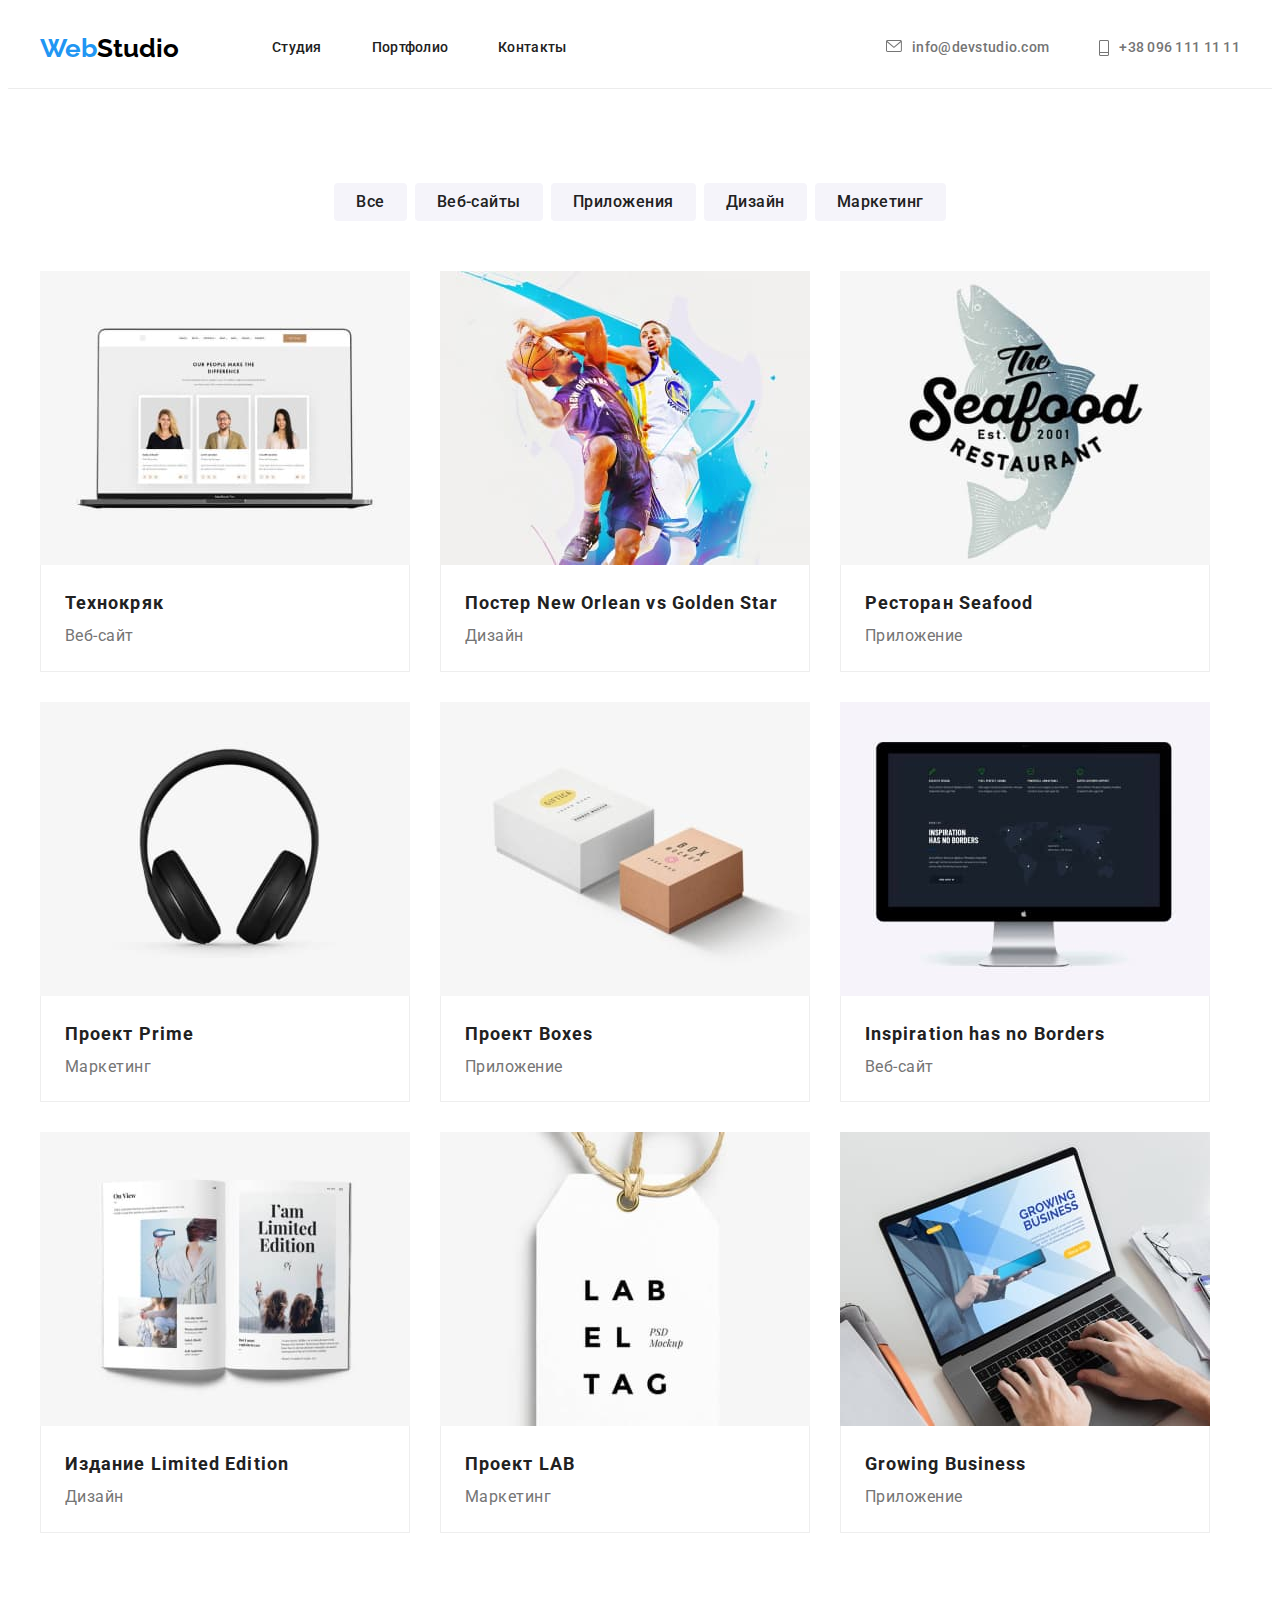
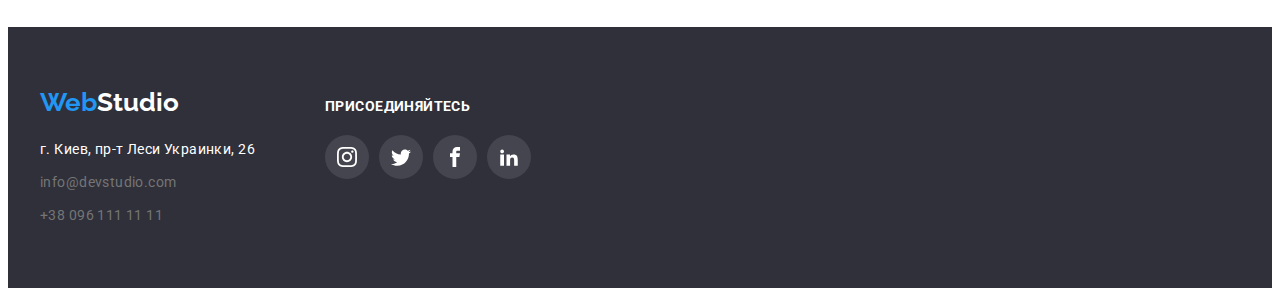
==== portfolio.html @ a933f5f8 "Copy work 4 in work 5" ====
<!DOCTYPE html>
<html lang="ru">
<head>
    <meta charset="UTF-8">
    <meta http-equiv="X-UA-Compatible" content="IE=edge">
    <meta name="viewport" content="width=device-width, initial-scale=1.0">
    <title>Портфолио</title>
    <link rel="preconnect" href="https://fonts.googleapis.com">
<link rel="preconnect" href="https://fonts.gstatic.com" crossorigin>
<link href="https://fonts.googleapis.com/css2?family=Raleway:wght@700&family=Roboto:wght@400;500;700;900&display=swap" rel="stylesheet">
<link rel="stylesheet" href="https://cdnjs.cloudflare.com/ajax/libs/modern-normalize/1.1.0/modern-normalize.min.css" integrity="sha512-wpPYUAdjBVSE4KJnH1VR1HeZfpl1ub8YT/NKx4PuQ5NmX2tKuGu6U/JRp5y+Y8XG2tV+wKQpNHVUX03MfMFn9Q==" crossorigin="anonymous" referrerpolicy="no-referrer" />
<link rel="stylesheet" href="./css/styles.css">
</head>
    <body>
        <header>
            <div class="header-section">
                <div class="conteiner header-conteiner">
                    <nav class="header-nav">
                        <a class="logo-firstpart" href="./index.html">Web<span class="logo-secondpart">Studio</span></a>
                        <ul class="header-nav-list">
                            <li class="header-nav-item"><a class="nav-link" href="./index.html">Студия</a></li>
                            <li class="header-nav-item"><a class="nav-link" href="./portfolio.html">Портфолио</a></li>
                            <li class="header-nav-item"><a class="nav-link" href="" target="_blank" rel="noopener noferrer">Контакты</a></li>
                        </ul>
                    </nav>
                        <ul class="contacts">
                            <li class="contacts-item"><a class="contacts-link" href="mailto:info@devstudio.com"><info@devstudio.com><svg class="mail-icon" width="16" height="12"><use href="./images/icons.svg#icon-mail-icon"></use></svg>info@devstudio.com</a></li>
                            <li class="contacts-item"><a class="contacts-link" href="tel:+38 0961111111"><svg class="tell-icon" width="10" height="16"><use href="./images/icons.svg#icon-tel-icon"></use></svg>+38 096 111 11 11</a></li>
                    </ul>
                </div>     
            </div>
        </header>
        <main>
            <section class="section">
                <div class="conteiner">
                    <h1 class="visually-hidden">Наши проекты</h1>
                    <ul class="portfolio-nav">
                        <li class="portfolio-nav-item"><button type="button" class="portfolio-buttons">Все</button></li>
                        <li class="portfolio-nav-item"><button type="button" class="portfolio-buttons">Веб-сайты</button></li>
                        <li class="portfolio-nav-item"><button type="button" class="portfolio-buttons">Приложения</button></li>
                        <li class="portfolio-nav-item"><button type="button" class="portfolio-buttons">Дизайн</button></li>
                        <li class="portfolio-nav-item"><button type="button" class="portfolio-buttons">Маркетинг</button></li>
                    </ul>
                    <ul class="portfolio-box">
                        <li class="portfolio-list">
                            <a class="portfolio-list-item" href=""><img src="./images/pf-notebook.jpg" alt="Главная веб-сайта технокряк фото" width="370" height="294">
                                <div class="portfolio-list-card">
                                    <h2 class="portfolio-list-title">Технокряк</h2>
                                    <p class="portfolio-list-type">Веб-сайт</p>
                                </div> 
                            </a>  
                        </li>
                        <li class="portfolio-list">
                            <a class="portfolio-list-item" href=""><img src="./images/pf-pl-basketboll.jpg" alt="Постер игры двух баскетбольных команд" width="370" height="294">
                                <div class="portfolio-list-card">
                                    <h2 class="portfolio-list-title">Постер New Orlean vs Golden Star</h2>
                                    <p class="portfolio-list-type">Дизайн</p>
                                </div>
                            </a>
                        </li> 
                        <li class="portfolio-list">
                            <a class="portfolio-list-item" href=""><img src="./images/pf-logorestoran.jpg" alt="Логотип рыбного ресторана" width="370" height="294">
                                <div class="portfolio-list-card">
                                    <h2 class="portfolio-list-title">Ресторан Seafood</h2>
                                    <p class="portfolio-list-type">Приложение</p>
                                </div>
                            </a>
                        </li>   
                        <li class="portfolio-list"> 
                            <a class="portfolio-list-item" href=""><img src="./images/pf-headphones.jpg" alt="Науники фото" width="370" height="294">
                                <div class="portfolio-list-card">
                                    <h2 class="portfolio-list-title">Проект Prime</h2>
                                    <p class="portfolio-list-type">Маркетинг</p>
                                </div>
                            </a>
                        </li> 
                        <li class="portfolio-list">
                            <a class="portfolio-list-item" href=""><img src="./images/pf-box.jpg" alt="Коробочки фото" width="370" height="294">
                                <div class="portfolio-list-card">
                                    <h2 class="portfolio-list-title">Проект Boxes</h2>
                                    <p class="portfolio-list-type">Приложение</p>
                                </div>
                            </a>
                        </li> 
                        <li class="portfolio-list"> 
                            <a class="portfolio-list-item" href=""><img src="./images/pf-monitor.jpg" alt="Монитор с открытым веб-сайтом" width="370" height="294">
                                <div class="portfolio-list-card">
                                    <h2 class="portfolio-list-title">Inspiration has no Borders</h2>
                                    <p class="portfolio-list-type">Веб-сайт</p>
                                </div>
                            </a>
                        </li>
                        <li class="portfolio-list">   
                            <a class="portfolio-list-item" href=""><img src="./images/pf-jornal.jpg" alt="Постер журнала" width="370" height="294"> 
                                <div class="portfolio-list-card">
                                    <h2 class="portfolio-list-title">Издание Limited Edition</h2>
                                    <p class="portfolio-list-type">Дизайн</p>
                                </div>
                            </a>
                        </li>  
                        <li class="portfolio-list">
                            <a class="portfolio-list-item" href=""><img src="./images/pf-magazine.jpg" alt="Шильдик магазина" width="370" height="294">
                                <div class="portfolio-list-card">
                                    <h2 class="portfolio-list-title">Проект LAB</h2>
                                    <p class="portfolio-list-type">Маркетинг</p>
                                </div>
                            </a>
                        </li> 
                        <li class="portfolio-list">   
                            <a class="portfolio-list-item" href=""><img src="./images/pf-notebokhands.jpg" alt="Открытый ноутбук с сайтом фото" width="370" height="294">
                                <div class="portfolio-list-card">
                                    <h2 class="portfolio-list-title">Growing Business</h2>
                                    <p class="portfolio-list-type">Приложение</p>
                                </div>
                            </a> 
                        </li> 
                    </ul>   
                </div>
            </section>
        </main>
        <footer class="section-footer">
            <div class="conteiner conteiner-footer">
                <div class="footer-logo-part">
                    <a class="logo-firstpartfooter footer-link" href="./index.html">Web<span class="logo-secondpartfooter">Studio</span></a>
                    <address class="address-section">
                        <ul class="footer-address-list">
                            <li class="footer-address"><p>г. Киев, пр-т Леси Украинки, 26</p></li>
                            <li class="footer-contacts"><a class="footer-link" href="mailto:info@devstudio.com">info@devstudio.com</a></li>
                            <li class="footer-contacts"><a class="footer-link" href="tel:+380961111111">+38 096 111 11 11</a></li>
                        </ul>
                    </address>
                </div>
                <div class="footer-join-part">
                    <p class="join-title">ПРИСОЕДИНЯЙТЕСЬ</p>
                    <ul class="join-list">
                        <li class="join-item">
                            <a href="" class="footer-social-link">
                                <svg class="footer-social-icon" width="20" height="20">
                                    <use href="./images/icons.svg#icon-instagram"></use>
                                </svg>
                            </a>
                        </li>
                        <li class="join-item">
                            <a href="" class="footer-social-link">
                                <svg class="footer-social-icon" width="20" height="20">
                                    <use href="./images/icons.svg#icon-twitter"></use>
                                </svg>
                            </a>
                        </li>
                        <li class="join-item">
                            <a href="" class="footer-social-link">
                                <svg class="footer-social-icon" width="20" height="20">
                                    <use href="./images/icons.svg#icon-facebook"></use>
                                </svg>
                            </a>
                        </li>
                        <li class="join-item">
                            <a href="" class="footer-social-link">
                                <svg class="footer-social-icon" width="20" height="20">
                                    <use href="./images/icons.svg#icon-linkedin"></use>
                                </svg>
                            </a>
                        </li>
                    </ul>
                </div>
            </div>
        </footer>
        </body>
    </html>
---- css/styles.css ----
:root {
    --hero-title-color: #ffffff;
    --second-title-color: #212121;
    --third-title-color: #212121;
    --main-text-color: #757575;
    --btn-text-color: #ffffff;
    --header-text-color: #212121;
    --accent-color: #2196F3;
    --header-link-color:#757575;
}

p, h1,h2,h3,h4,h5,h6 {
    margin: 0;
}

ul {
    list-style: none;
    padding: 0;
    margin: 0;
}
.visually-hidden {
    position: absolute;
    clip: rect(0 0 0 0);
    width: 1px;
    height: 1px;
    margin: -1px;
    border: 0;
    padding: 0;
    overflow: hidden;
  }

img {
    display: block;
    max-width: 100%;
    height: auto;
}
.conteiner{ 
    width: 1200px;
    padding-left: 15px;
    padding-right: 15px;
    margin: 0 auto;
}
.section {
    padding-top: 94px;
    padding-bottom: 94px;
}

button {
    cursor: pointer;
}

body {
    font-family:"Roboto", sans-serif;
    color: var(--main-text-color)
}

address {
    font-style: normal
}

a {
    text-decoration: none;
}
/*----------------HEADER-------------*/

.header-section {
    border-bottom: 1px solid;
    color: #ECECEC;
}

.header-conteiner {
    display: flex;
    align-items: center;
}
.header-nav-list {
    display: flex;
    margin-left: 93px;
}
.header-nav {
    display: flex;
    align-items: center;
}

.contacts {
    display: flex;
    margin-left: auto;
}

.header-nav-item:not(:last-child){
    margin-right: 50px;
}
.contacts-item+.contacts-item {
    margin-left: 50px;
}

.logo-firstpart {
    font-family: Raleway;
    font-weight: 700;
    font-size: 26px;
    line-height: 1.19;
    color: var(--accent-color);
}
.logo-secondpart {
    color: #000000;
}
.nav-link {
    display: inline-block;
    padding-top: 32px;
    padding-bottom: 32px;

    color:var(--header-text-color);
    font-weight: 500;
    font-size: 14px;
    line-height: 1.14;
    letter-spacing: 0.02em;
}

.mail-icon {
    display:inline-block;
    margin-right: 10px;
    fill:currentColor;
}
.tell-icon {
    display: inline-block;
    margin-right: 10px;
    fill: currentColor;
}
.mail-icon:hover {
    fill: var(--accent-color);
}
.tell-icon:hover {
    fill: var(--accent-color);
}
.contacts-link {
    display: flex;
    padding-top: 32px;
    padding-bottom: 32px;
    align-items: center;

    color: var(--header-link-color);
    font-weight: 500;
    font-size: 14px;
    line-height: 1.14;
    letter-spacing: 0.02em;
}
.contacts-link:hover,
.contacts-link:focus {
    color: var(--accent-color);
}
.nav-link:hover,
.nav-link:focus {
    color: var(--accent-color);
}

/*----------------HERO-------------*/
.hero {
    padding-top: 200px;
    padding-bottom: 200px;

    background-color:#2F303A;
    text-align: center;
}
.overlay {
    max-width: 1600px;
    height: 600px;
    margin-left: auto;
    margin-right: auto;
    background-image: linear-gradient(
       rgba(47, 48, 58, 0.4),
       rgba(47, 48, 58, 0.4)),
    url(../images/hero.jpg);
    background-repeat: no-repeat;
    background-size: cover;
    background-position: center;
}
.hero-title {
    font-weight: 900;
    font-size: 44px;
    line-height: 1.36;
    letter-spacing: 0.06em;
    color: var(--hero-title-color);

}
.hero-button {
    display: inline-block;
    margin-top: 30px;
    padding-top: 10px;
    padding-right: 32px;
    padding-bottom: 10px;
    padding-left: 32px;

    font-family: inherit;
    background-color:var(--accent-color);
    font-weight: 700;
    font-size: 16px;
    line-height: 1.87;
    letter-spacing: 0.06em;
    color:var(--btn-text-color);
    border-radius: 4px;
    border:none ;
}
 /*-----------priorities---------*/ 

.priorities-title {
    font-weight: 700;
    font-size: 14px;
    line-height: 1.14;
    letter-spacing: 0.03em;
    color: var(--third-title-color);
}
.icon-conteiner {
    display: flex;
    width: 270px;
    height: 120px;
    margin-bottom: 30px;

    background: #F5F4FA;
    border-radius: 4px;
    align-items: center;
    justify-content: center;
}

 .priorities-title:not(:last-child){
    margin-right: 30px;
 }
 .priorities-text:not(:last-child){
    margin-right: 30px;
 }
 .priorities-list {
    display: flex;
 }

.priorities-text {
    margin-top: 10px;

    font-weight: 400;
    font-size: 14px;
    line-height: 1.71;
    letter-spacing: 0.03em;
    color: var(--main-text-color);
}
/*-------------specification------------*/

.section.specification {
    padding-top: 0px;
}
.specification-title {
    font-weight: 700;
    font-size: 36px;
    line-height: 1.16;
    letter-spacing: 0.03em;
    color: var(--second-title-color);
}

.specification-item:not(:last-child){
    margin-right: 30px;
}
.specification-list { 
    display: flex;
    margin-top: 50px;
}


.specification-title {
    text-align: center;
}
/*-------------TEAM------------*/

.team {
    background-color:#F5F4FA ;
}
.team-title {
    font-weight: 700;
    font-size: 36px;
    line-height: 1.16;
    letter-spacing: 0.03em;
    color: var(--second-title-color);
}
.team-list-name {
    font-weight: 500;
    font-size: 16px;
    line-height: 1.18;
    letter-spacing: 0.03em;
    color: var(--third-title-color);
}

.team-list {
    display: flex;
    margin-top: 50px;
}
.team-item:not(:last-child){
    margin-right: 30px;
}
.team-list-card {
    padding-top: 30px;
    padding-bottom: 30px;
    text-align: center;
    background-color: #FFFFFF;
}
.team-sociallink-list {
    display: flex;
    justify-content: center;
}

.team-sociallink-item + .team-sociallink-item {
    margin-left: 10px;
}
.team-social-link {
    width: 100%;
    height: 100%;
    display: flex;
    align-items: center;
    justify-content: center;
    width: 44px;
    height: 44px;
    border-radius: 50%;
    fill: var(--main-text-color)
}

.team-social-link:hover,
.team-social-link:focus {
    background-color: var(--accent-color);
    fill: white;
}


.team-sociall-icon 

.team-item {
    background: #FFFFFF;
    box-shadow: 0px 1px 3px rgba(0, 0, 0, 0.12), 0px 1px 1px rgba(0, 0, 0, 0.14), 0px 2px 1px rgba(0, 0, 0, 0.2);
    border-radius: 0px 0px 4px 4px;

}
.team-title {
    text-align: center;
}

.team-list-profession{
    margin-top: 10px;
    margin-bottom: 16px;

    font-size: 16px;
    line-height: 1.18;
    letter-spacing: 0.03em;
    color: var(--main-text-color);
}
/*-----------CLIENTS-----------*/

.clients-title {
    font-weight: 700;
    font-size: 36px;
    line-height: 1.16;
    letter-spacing: 0.03em;
    text-align: center;

    color: var(--second-title-color)
}
.clients-list {
    margin-top: 50px;
    display: flex;
    justify-content: center;
    
}
.clients-item {
    width: 170px;
    height: 92px;
    
    
  
}
.clients-item +.clients-item {
    margin-left: 30px;
}
.clients-link:hover,
.clients-link:focus {
    color: var(--accent-color);
    border-color: var(--accent-color);
}
.clients-link {
    width: 100%;
    height: 100%;
    display: flex;
    justify-content: center;
    align-items: center;
    border: 1px solid #AFB1B8;
    border-radius: 4px;
    
    color: #AFB1B8;
    
}
.clients-icon {
    fill:currentColor;
}

/*-------------footer------------*/
.section-footer {
    padding-top: 60px;
    padding-bottom: 60px;

    background-color: #2F303A;
}


.conteiner-footer {
    display: flex;
    align-items: baseline;
}
.join-list {
    display: flex;
    margin-top: 20px;
}
.footer-join-part {
    margin-left: 70px;
}
.join-item {
    width: 44px;
    height: 44px;
   
}
.join-item +.join-item {
    margin-left: 10px;
}
.footer-social-link {
    width: 100%;
    height: 100%;
    display: flex;
    align-items: center;
    justify-content: center;
    border-radius: 50%;
    background: rgba(255, 255, 255, 0.1);
}
.footer-social-icon {
    fill: #FFFFFF;
}
.footer-social-link:hover,
.footer-social-link:focus {
    background-color: var(--accent-color);
}

.join-title {
    font-weight: 700;
    font-size: 14px;
    line-height: 1.14;
    letter-spacing: 0.03em;
    color: #FFFFFF;
}

.footer-link {
    color: var(--main-text-color);
}


.address-section {
    margin-top:20px ;
}

.logo-firstpartfooter {
    font-family: Raleway;
    font-weight: 700;
    font-size: 26px;
    line-height: 1.19;
    color: var(--accent-color);

}
.logo-secondpartfooter {
    color: #FFFFFF;
}

.footer-contacts {
    margin-top: 9px;
    font-size: 14px;
    line-height: 1.7;
    letter-spacing: 0.03em;
}
.footer-address {
    font-size: 14px;
    line-height: 1.7;
    letter-spacing: 0.03em;
    color: #FFFFFF;

}

/*-------------PORTFOLIO ------------*/

.portfolio-nav-item:not(:last-child){
    margin-right: 8px;
}

.portfolio-nav {
    display: flex;
    justify-content: center;
}

.portfolio-buttons {
    padding: 6px 22px;

    font-family: inherit; 
    background-color: #F5F4FA;
    font-weight: 500;
    font-size: 16px;
    line-height: 1.6;
    letter-spacing: 0.03em;
    color :#212121;
    border: none;
    border-radius: 4px;
}
/*------------PORTFOLIO BOX---------*/


.portfolio-list:nth-child(3n) {
    margin-right: 0;
}
.portfolio-list:nth-last-child(-n+3) {
    margin-bottom: 0;
}

.portfolio-box {
    display: flex;
    flex-wrap: wrap;
    margin-top: 50px;
}
.portfolio-list-title {
    font-weight: 700;
    font-size: 18px;
    line-height: 2;
    letter-spacing: 0.06em;
    color: var(--third-title-color);

}

.portfolio-list {
    margin-right: 30px;
    margin-bottom: 30px;
}

.portfolio-buttons:hover {
    color: #FFFFFF;
    background-color: var(--accent-color);
    box-shadow: 0px 3px 1px rgba(0, 0, 0, 0.1), 0px 1px 2px rgba(0, 0, 0, 0.08), 0px 2px 2px rgba(0, 0, 0, 0.12);
    border-radius: 4px;
}
.portfolio-buttons:focus {
    color: #FFFFFF;
    background-color: var(--accent-color);
    box-shadow: 0px 3px 1px rgba(0, 0, 0, 0.1), 0px 1px 2px rgba(0, 0, 0, 0.08), 0px 2px 2px rgba(0, 0, 0, 0.12);
    border-radius: 4px;
    
}

.portfolio-list-type {
    font-size: 16px;
    line-height: 1.87;
    letter-spacing: 0.03em;
    color:var(--main-text-color);
}
.portfolio-list-card {
    padding-top: 20px;
    padding-right: 24px;
    padding-left: 24px;
    padding-bottom: 20px;

    border-right: 1px solid #EEEEEE;
    border-bottom: 1px solid #EEEEEE;
    border-left: 1px solid #EEEEEE; 

    background-color:#FFFFFF; 
}

.portfolio-list-item {
    display: block;
    color: getcolor('text-primary');  
  }
.portfolio-list-item:hover,
.portfolio-list-item:focus {
    box-shadow: 0px 1px 1px rgba(0, 0, 0, 0.12), 0px 4px 4px rgba(0, 0, 0, 0.06),
    1px 4px 6px rgba(0, 0, 0, 0.16);
}
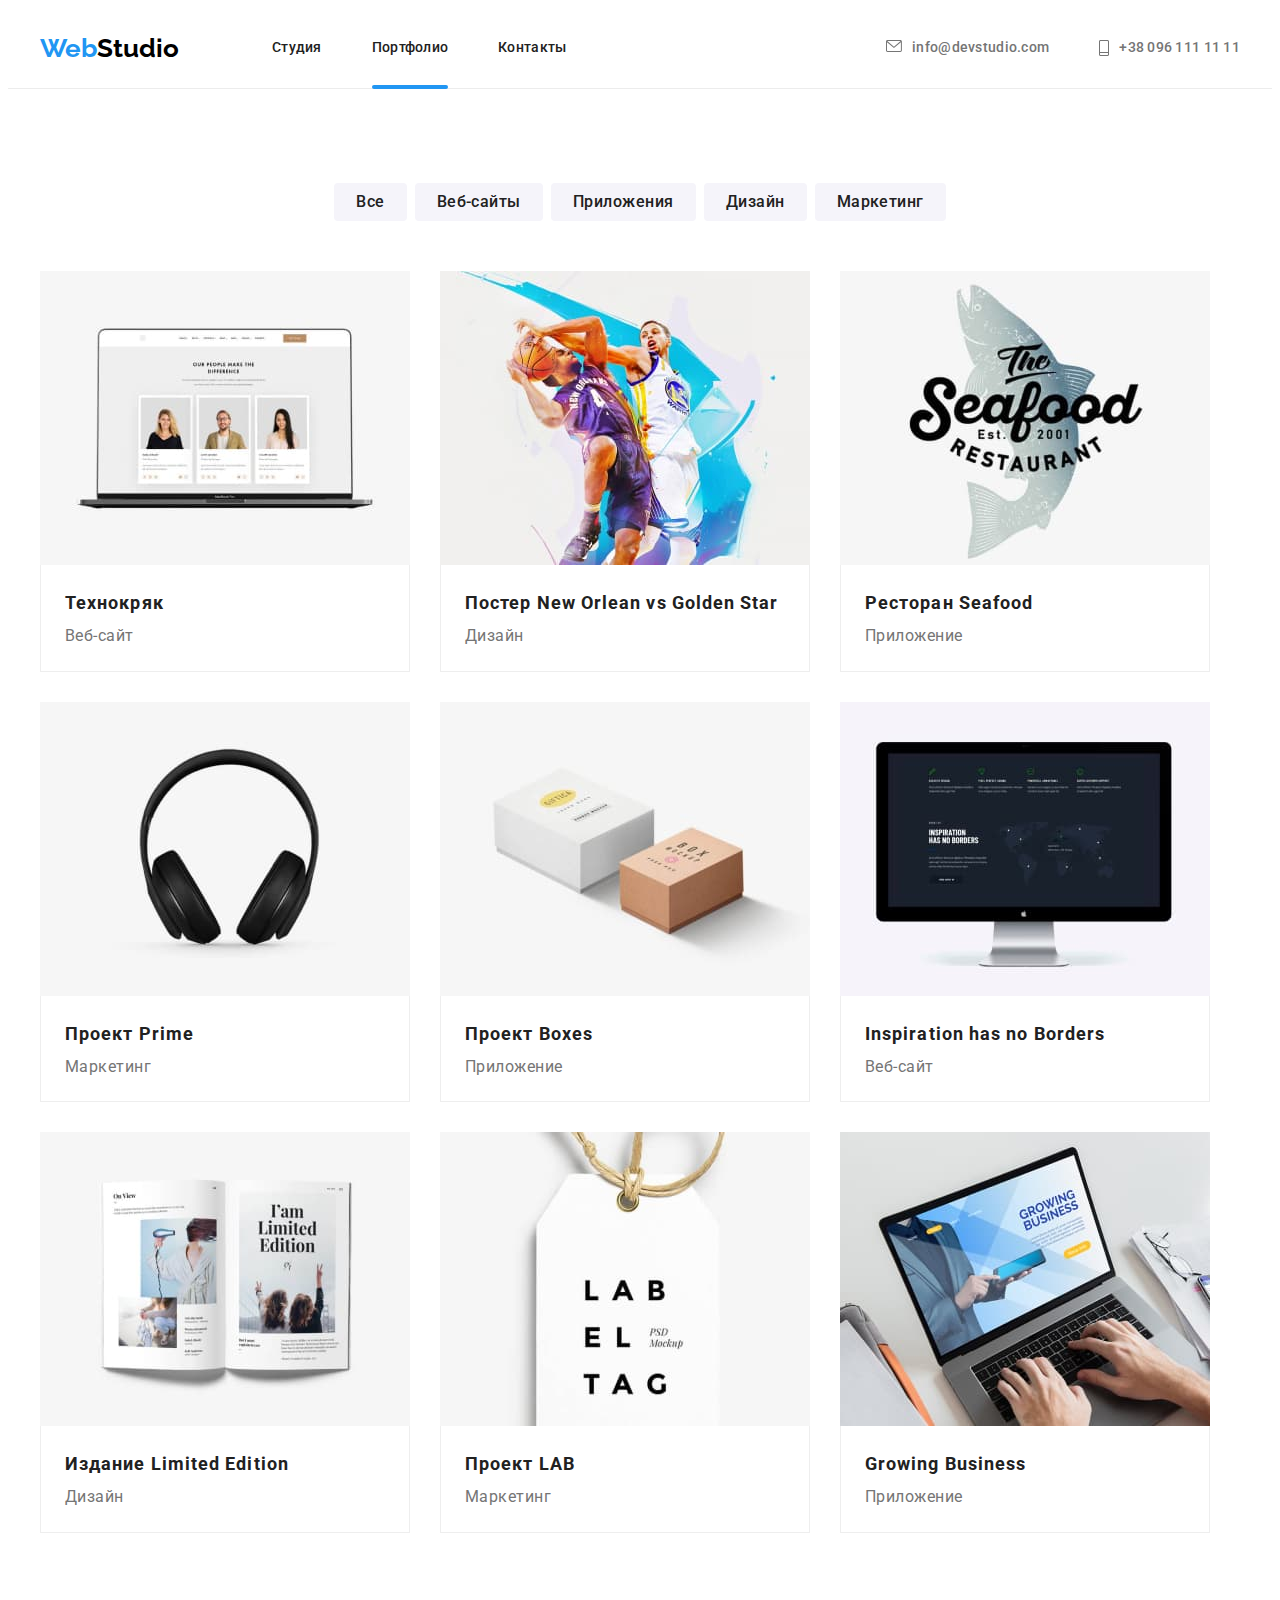
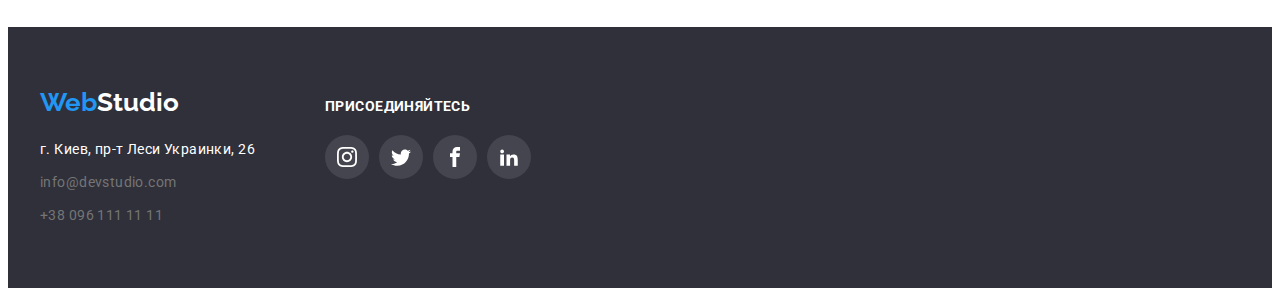
==== commit 70a586b1: "много работ над 5ой дом раб" ====
--- a/portfolio.html
+++ b/portfolio.html
@@ -19,7 +19,7 @@
                         <a class="logo-firstpart" href="./index.html">Web<span class="logo-secondpart">Studio</span></a>
                         <ul class="header-nav-list">
                             <li class="header-nav-item"><a class="nav-link" href="./index.html">Студия</a></li>
-                            <li class="header-nav-item"><a class="nav-link" href="./portfolio.html">Портфолио</a></li>
+                            <li class="header-nav-item"><a class="nav-link current" href="./portfolio.html">Портфолио</a></li>
                             <li class="header-nav-item"><a class="nav-link" href="" target="_blank" rel="noopener noferrer">Контакты</a></li>
                         </ul>
                     </nav>
--- a/css/styles.css
+++ b/css/styles.css
@@ -103,17 +103,6 @@
 .logo-secondpart {
     color: #000000;
 }
-.nav-link {
-    display: inline-block;
-    padding-top: 32px;
-    padding-bottom: 32px;
-
-    color:var(--header-text-color);
-    font-weight: 500;
-    font-size: 14px;
-    line-height: 1.14;
-    letter-spacing: 0.02em;
-}
 
 .mail-icon {
     display:inline-block;
@@ -142,7 +131,10 @@
     font-size: 14px;
     line-height: 1.14;
     letter-spacing: 0.02em;
-}
+
+    transition: color 250ms cubic-bezier(0.4, 0, 0.2, 1);
+}
+
 .contacts-link:hover,
 .contacts-link:focus {
     color: var(--accent-color);
@@ -150,6 +142,30 @@
 .nav-link:hover,
 .nav-link:focus {
     color: var(--accent-color);
+}
+.nav-link {
+    position: relative;
+    display: inline-block;
+    padding-top: 32px;
+    padding-bottom: 32px;
+
+    color:var(--header-text-color);
+    font-weight: 500;
+    font-size: 14px;
+    line-height: 1.14;
+    letter-spacing: 0.02em;
+    
+    transition: color 250ms cubic-bezier(0.4, 0, 0.2, 1);
+}
+.current::after {
+    position: absolute;
+    display: block;
+    content:"";
+    width: 100%;
+    height: 4px;
+    border-radius: 2px;
+    bottom: -1px;
+    background-color: var(--accent-color);
 }
 
 /*----------------HERO-------------*/
@@ -199,6 +215,38 @@
     border-radius: 4px;
     border:none ;
 }
+.backdrop {
+    width: 100vw;
+    height: 100vh;
+    background-color:  rgba(0, 0, 0, 0.2);
+    position: fixed;
+    top: 0;
+}
+.modal {
+    position: absolute;
+    width: 528px;
+    min-height: 581px;
+    background-color: #FFFFFF;
+    box-shadow: 0px 1px 3px rgba(0, 0, 0, 0.12), 0px 1px 1px rgba(0, 0, 0, 0.14), 0px 2px 1px rgba(0, 0, 0, 0.2);
+    border-radius: 4px;
+    top: 50%;
+    left: 50%;
+    transform: translate(-50%,-50%);
+}
+.modal-close {
+    position: absolute;
+    display: flex;
+    align-items: center;
+    justify-content: center;
+    width: 30px;
+    height: 30px;
+    top: 8px;
+    right: 8px;
+    
+    background-color: transparent;
+    border: 1px solid rgba(0, 0, 0, 0.1);
+    border-radius: 50%;   
+}
  /*-----------priorities---------*/ 
 
 .priorities-title {
@@ -251,6 +299,27 @@
     letter-spacing: 0.03em;
     color: var(--second-title-color);
 }
+.specification-item {
+    position: relative;
+    display: flex;
+}
+.specification-text {
+    position: absolute;
+    display: flex;
+    justify-content: center;
+    align-items: center;
+    width: 100%;
+    bottom: 0;
+    padding-top: 27px;
+    padding-bottom: 27px;
+
+    font-weight: 700;
+    font-size: 14px;
+    line-height: 1.14;
+    letter-spacing: 0.03em;
+    color: #FFFFFF;
+    background-color:rgba(47, 48, 58, 0.8);
+}
 
 .specification-item:not(:last-child){
     margin-right: 30px;
@@ -314,7 +383,9 @@
     width: 44px;
     height: 44px;
     border-radius: 50%;
-    fill: var(--main-text-color)
+    fill: var(--main-text-color);
+    transition: fill 250ms cubic-bezier(0.4, 0, 0.2, 1),background-color 250ms cubic-bezier(0.4, 0, 0.2, 1);
+
 }
 
 .team-social-link:hover,
@@ -387,6 +458,8 @@
     border-radius: 4px;
     
     color: #AFB1B8;
+
+    transition: color 250ms cubic-bezier(0.4, 0, 0.2, 1);
     
 }
 .clients-icon {
@@ -429,6 +502,8 @@
     justify-content: center;
     border-radius: 50%;
     background: rgba(255, 255, 255, 0.1);
+
+    transition: background-color 250ms cubic-bezier(0.4, 0, 0.2, 1);
 }
 .footer-social-icon {
     fill: #FFFFFF;
@@ -504,6 +579,7 @@
     color :#212121;
     border: none;
     border-radius: 4px;
+    transition: background-color 250ms cubic-bezier(0.4, 0, 0.2, 1), color 250ms cubic-bezier(0.4, 0, 0.2, 1), box-shadow 250ms;
 }
 /*------------PORTFOLIO BOX---------*/
 
@@ -534,19 +610,14 @@
     margin-bottom: 30px;
 }
 
-.portfolio-buttons:hover {
-    color: #FFFFFF;
-    background-color: var(--accent-color);
-    box-shadow: 0px 3px 1px rgba(0, 0, 0, 0.1), 0px 1px 2px rgba(0, 0, 0, 0.08), 0px 2px 2px rgba(0, 0, 0, 0.12);
-    border-radius: 4px;
-}
+.portfolio-buttons:hover,
 .portfolio-buttons:focus {
     color: #FFFFFF;
     background-color: var(--accent-color);
     box-shadow: 0px 3px 1px rgba(0, 0, 0, 0.1), 0px 1px 2px rgba(0, 0, 0, 0.08), 0px 2px 2px rgba(0, 0, 0, 0.12);
     border-radius: 4px;
-    
-}
+}
+
 
 .portfolio-list-type {
     font-size: 16px;
@@ -569,10 +640,12 @@
 
 .portfolio-list-item {
     display: block;
-    color: getcolor('text-primary');  
-  }
+    color: getcolor('text-primary'); 
+    transition: box-shadow 250ms cubic-bezier(0.4, 0, 0.2, 1); 
+}
 .portfolio-list-item:hover,
 .portfolio-list-item:focus {
     box-shadow: 0px 1px 1px rgba(0, 0, 0, 0.12), 0px 4px 4px rgba(0, 0, 0, 0.06),
     1px 4px 6px rgba(0, 0, 0, 0.16);
-}+}
+
